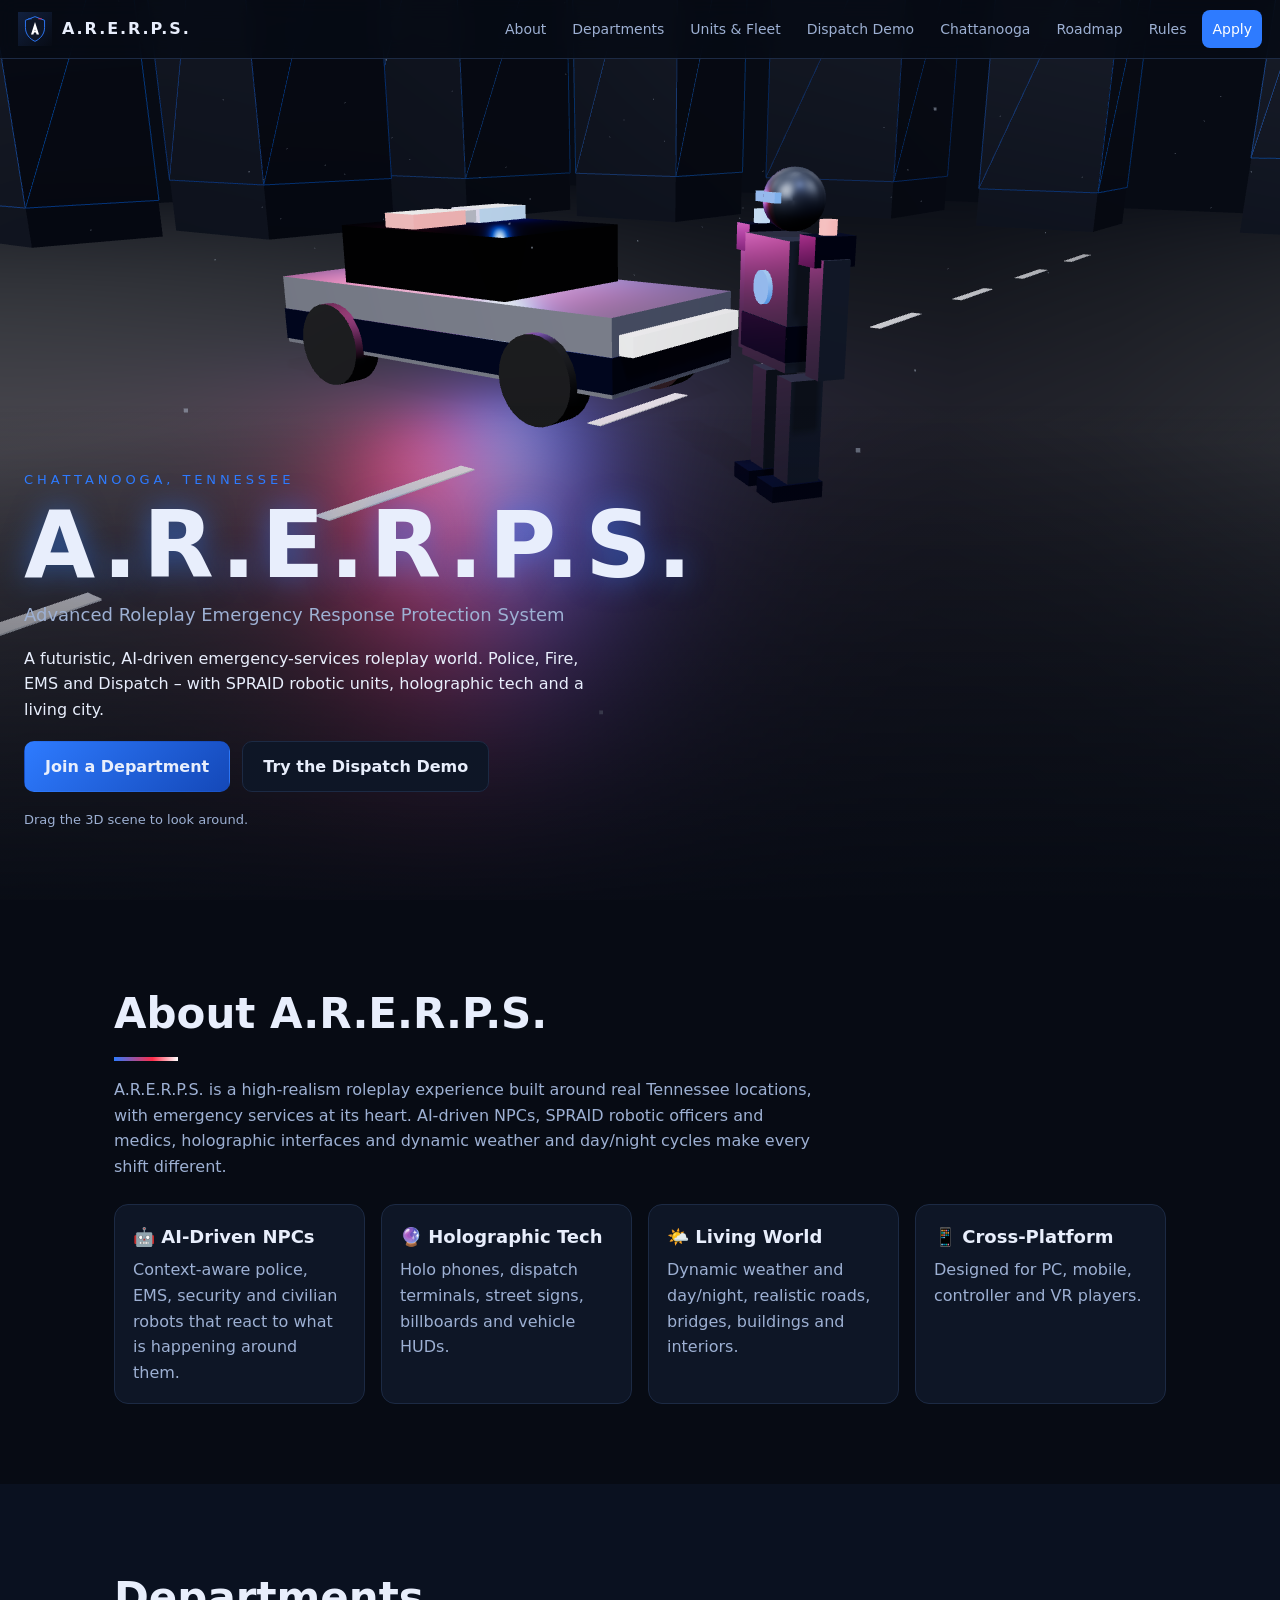
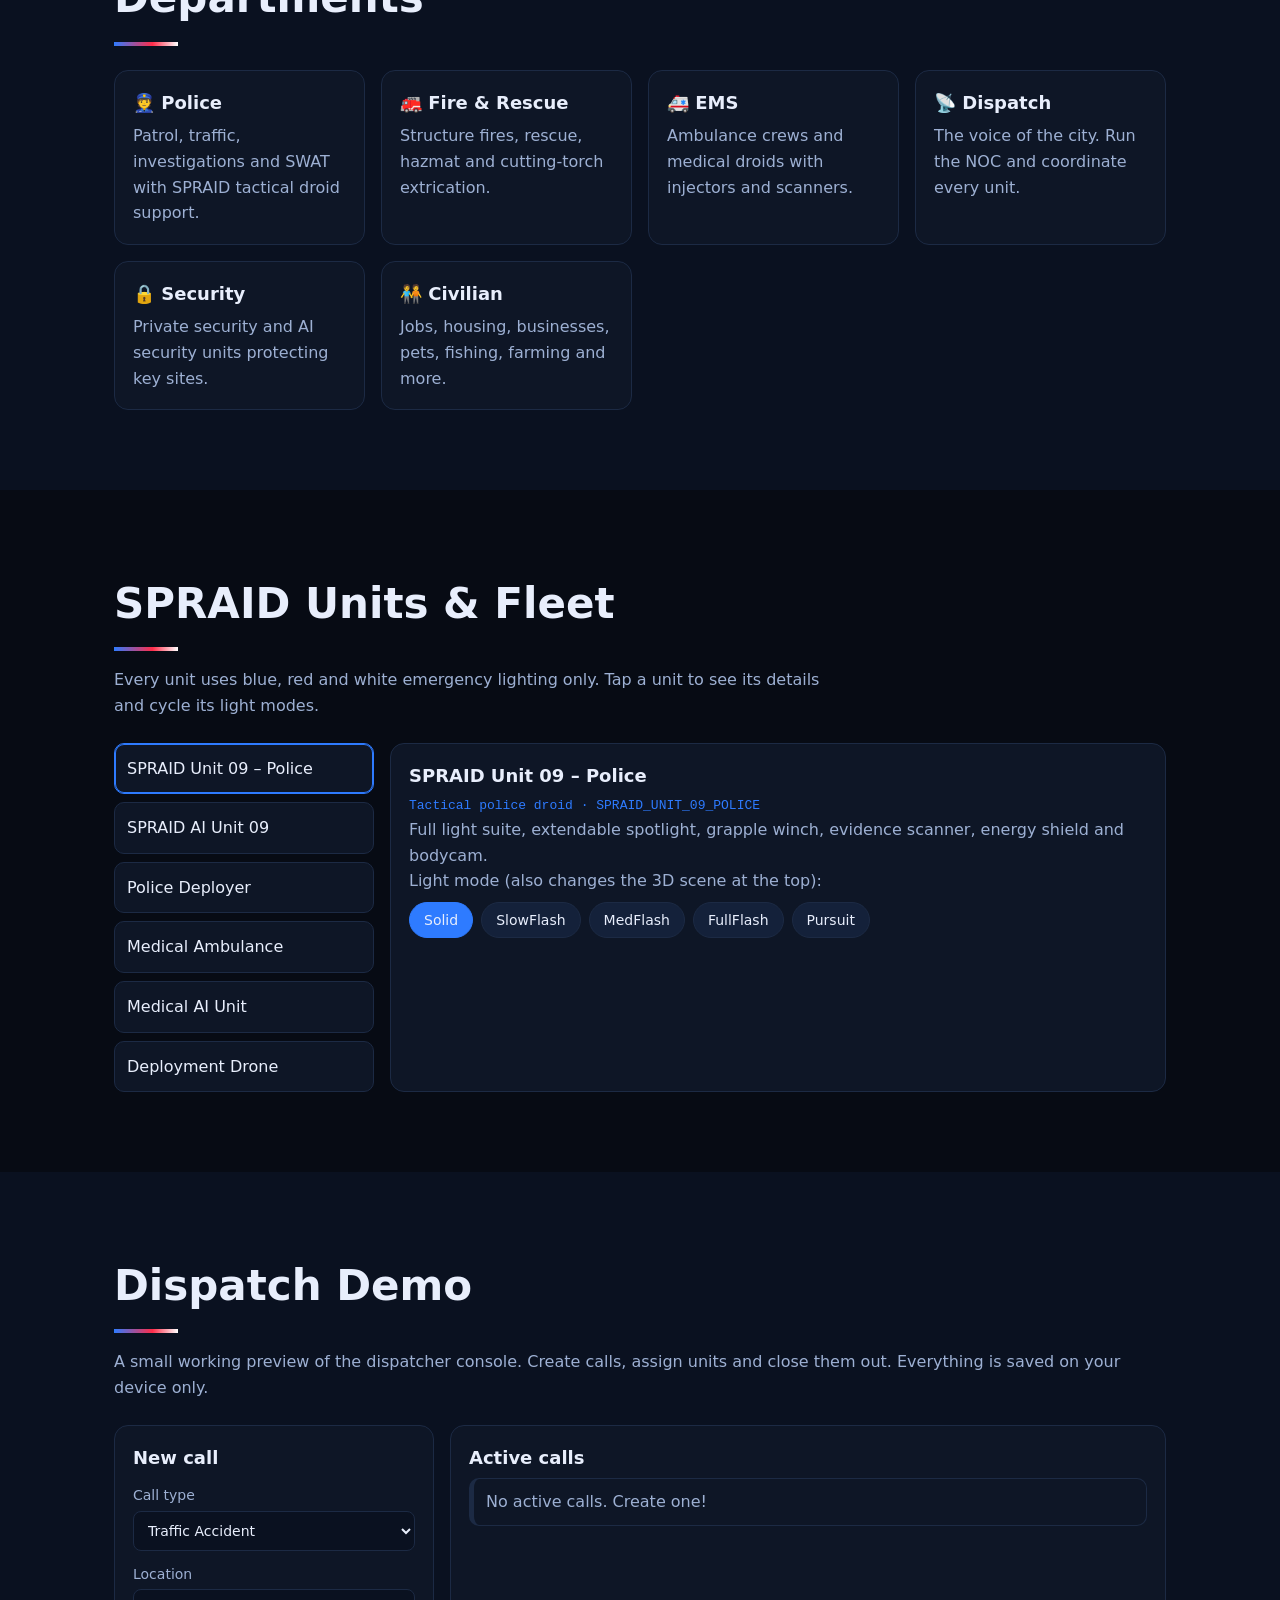
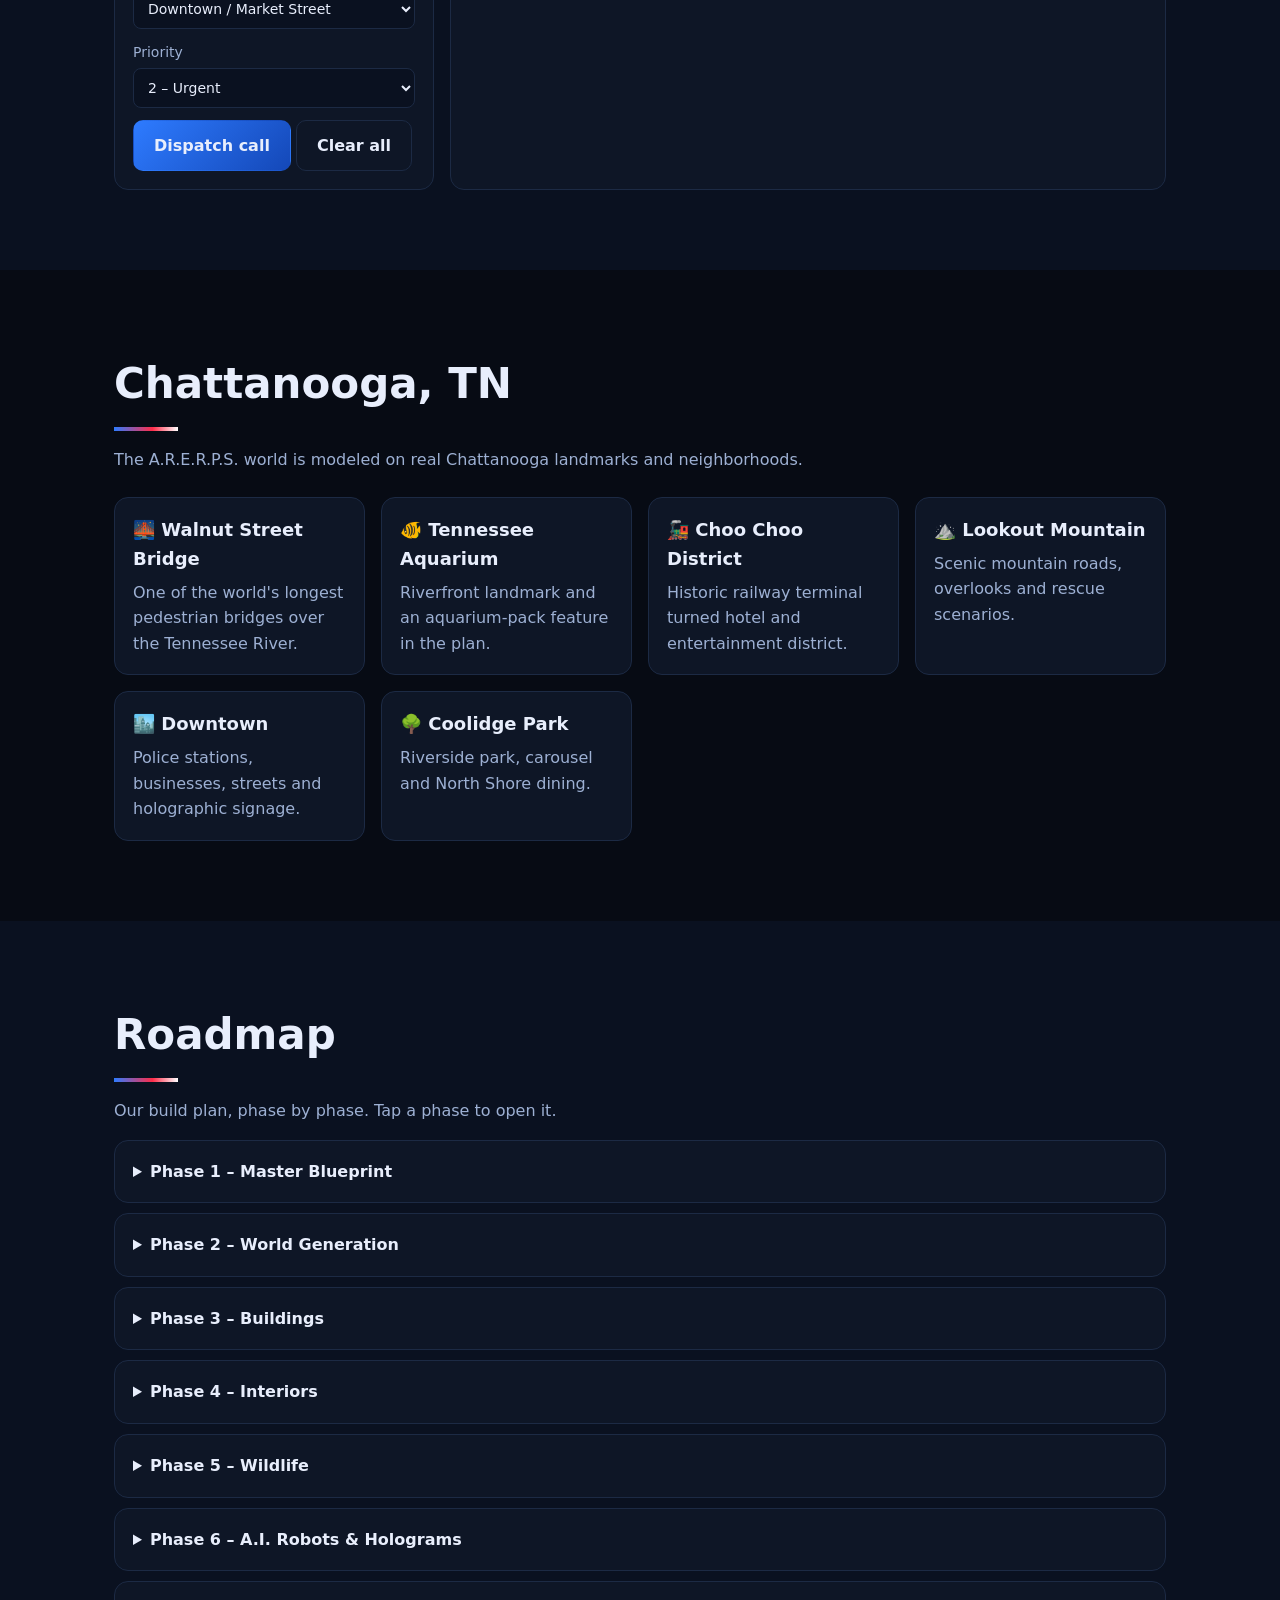
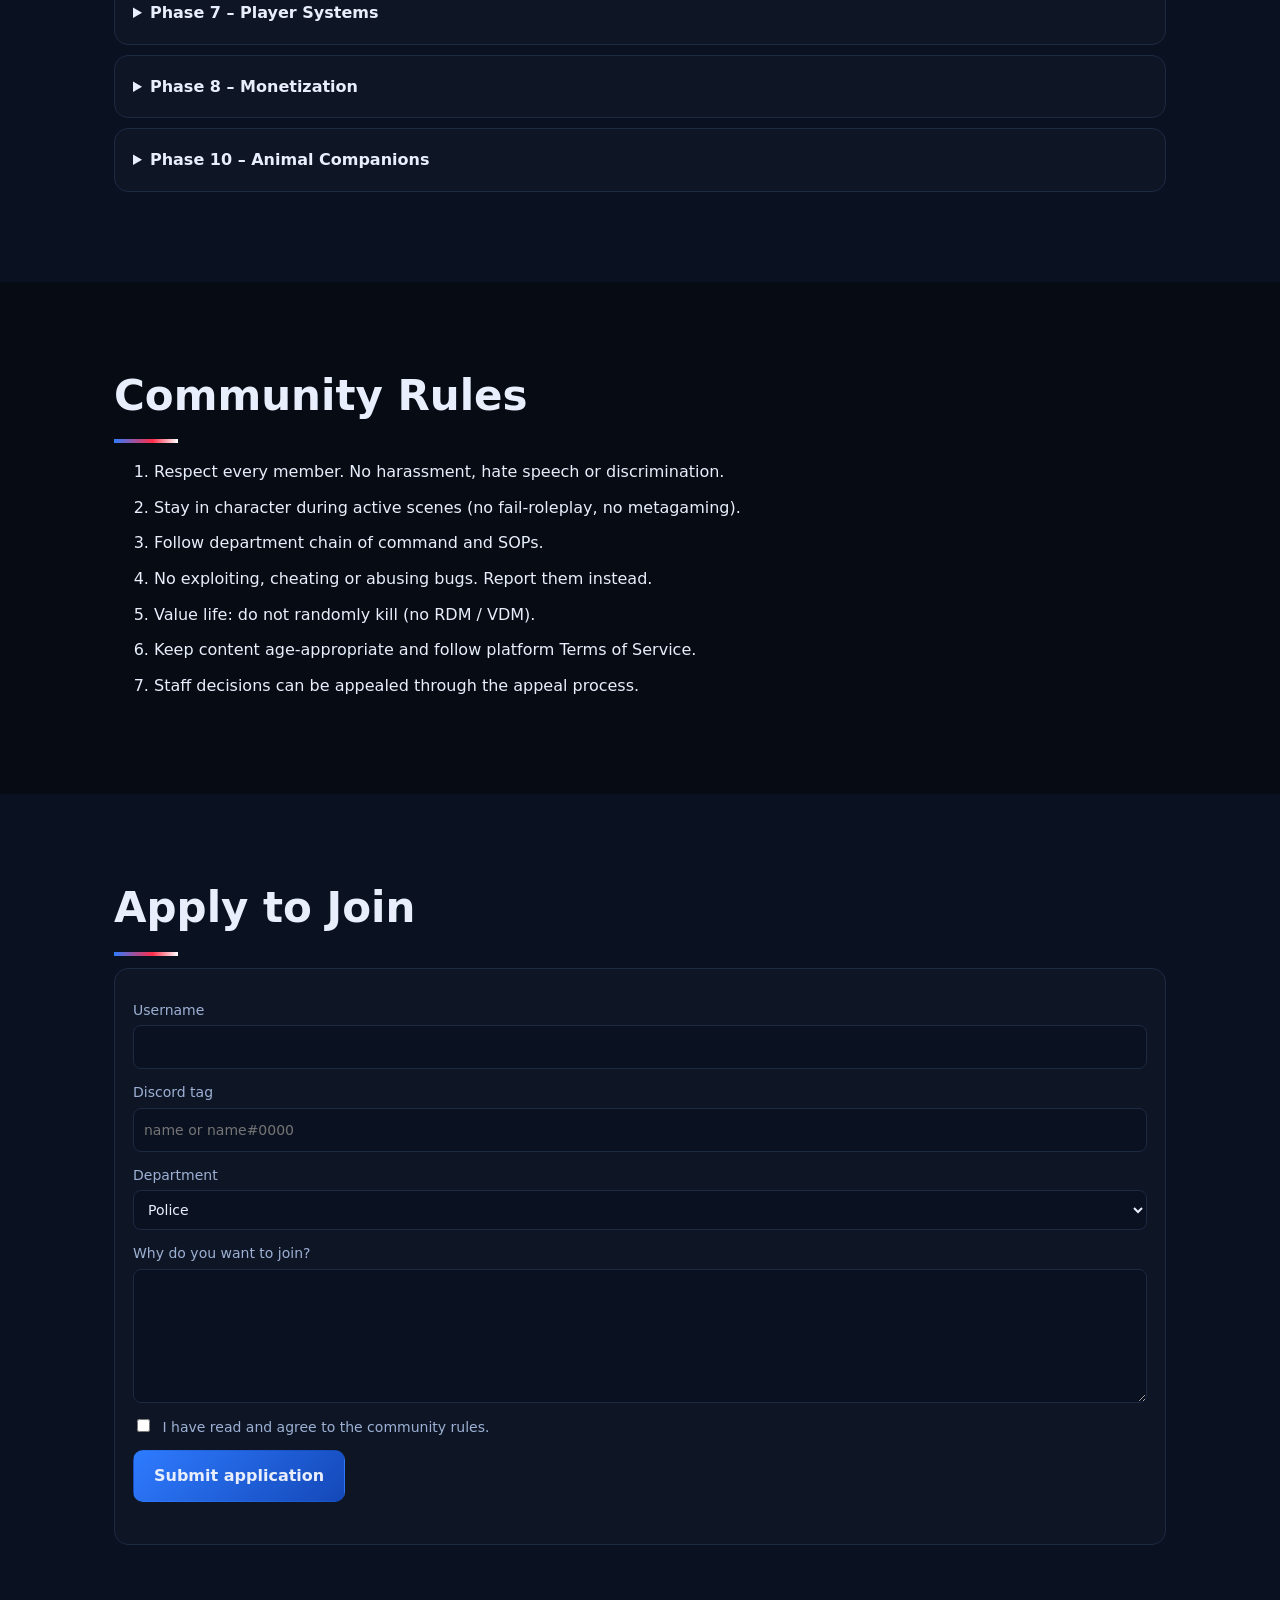
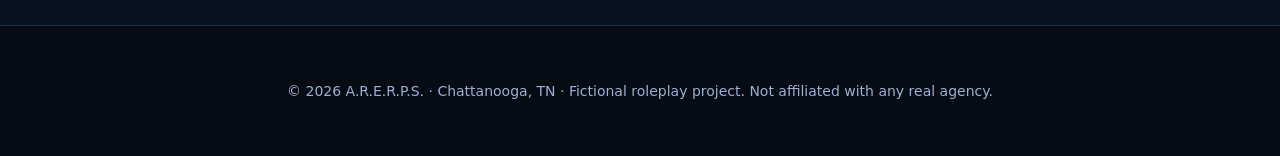
==== index.html @ edc7a0ff "Build ARERPS website as installable PWA with 3D hero, dispatch demo and Pages deploy Co-authored-by:" ====
<!DOCTYPE html>
<html lang="en">
<head>
  <meta charset="utf-8">
  <meta name="viewport" content="width=device-width, initial-scale=1, viewport-fit=cover">
  <title>A.R.E.R.P.S. – Advanced Roleplay Emergency Response Protection System</title>
  <meta name="description" content="Official website of A.R.E.R.P.S. – a futuristic, AI-driven emergency-response roleplay world based on Chattanooga, Tennessee.">
  <meta name="theme-color" content="#070b14">
  <link rel="manifest" href="manifest.webmanifest">
  <link rel="icon" href="assets/icon.svg" type="image/svg+xml">
  <link rel="apple-touch-icon" href="assets/apple-touch-icon.png">
  <meta name="apple-mobile-web-app-capable" content="yes">
  <meta name="mobile-web-app-capable" content="yes">
  <meta name="apple-mobile-web-app-title" content="ARERPS">
  <meta name="apple-mobile-web-app-status-bar-style" content="black-translucent">
  <meta property="og:title" content="A.R.E.R.P.S. Official Website">
  <meta property="og:description" content="Advanced Roleplay Emergency Response Protection System – Chattanooga, TN.">
  <link rel="stylesheet" href="css/style.css">
</head>
<body>
  <header class="nav" id="top">
    <a class="brand" href="#top"><img src="assets/icon.svg" alt="" width="34" height="34"><span>A.R.E.R.P.S.</span></a>
    <button class="menu-btn" aria-label="Menu" aria-expanded="false" id="menuBtn">☰</button>
    <nav id="menu">
      <a href="#about">About</a>
      <a href="#departments">Departments</a>
      <a href="#fleet">Units &amp; Fleet</a>
      <a href="#dispatch">Dispatch Demo</a>
      <a href="#city">Chattanooga</a>
      <a href="#roadmap">Roadmap</a>
      <a href="#rules">Rules</a>
      <a href="#apply" class="cta">Apply</a>
    </nav>
  </header>

  <main>
    <section class="hero">
      <canvas id="scene" aria-label="Interactive 3D SPRAID unit and patrol vehicle"></canvas>
      <div class="hero-text">
        <p class="eyebrow">Chattanooga, Tennessee</p>
        <h1>A.R.E.R.P.S.</h1>
        <p class="sub">Advanced Roleplay Emergency Response Protection System</p>
        <p class="lead">A futuristic, AI-driven emergency-services roleplay world. Police, Fire, EMS and Dispatch – with SPRAID robotic units, holographic tech and a living city.</p>
        <div class="btns">
          <a class="btn primary" href="#apply">Join a Department</a>
          <a class="btn" href="#dispatch">Try the Dispatch Demo</a>
        </div>
        <p class="hint">Drag the 3D scene to look around.</p>
      </div>
    </section>

    <section id="about">
      <h2>About A.R.E.R.P.S.</h2>
      <p class="wide">A.R.E.R.P.S. is a high-realism roleplay experience built around real Tennessee locations, with emergency services at its heart. AI-driven NPCs, SPRAID robotic officers and medics, holographic interfaces and dynamic weather and day/night cycles make every shift different.</p>
      <div class="grid">
        <article class="card"><h3>🤖 AI-Driven NPCs</h3><p>Context-aware police, EMS, security and civilian robots that react to what is happening around them.</p></article>
        <article class="card"><h3>🔮 Holographic Tech</h3><p>Holo phones, dispatch terminals, street signs, billboards and vehicle HUDs.</p></article>
        <article class="card"><h3>🌤️ Living World</h3><p>Dynamic weather and day/night, realistic roads, bridges, buildings and interiors.</p></article>
        <article class="card"><h3>📱 Cross-Platform</h3><p>Designed for PC, mobile, controller and VR players.</p></article>
      </div>
    </section>

    <section id="departments" class="alt">
      <h2>Departments</h2>
      <div class="grid" id="deptGrid"></div>
    </section>

    <section id="fleet">
      <h2>SPRAID Units &amp; Fleet</h2>
      <p class="wide">Every unit uses blue, red and white emergency lighting only. Tap a unit to see its details and cycle its light modes.</p>
      <div class="fleet">
        <div class="unit-list" id="unitList" role="tablist"></div>
        <div class="unit-detail card" id="unitDetail" aria-live="polite"></div>
      </div>
    </section>

    <section id="dispatch" class="alt">
      <h2>Dispatch Demo</h2>
      <p class="wide">A small working preview of the dispatcher console. Create calls, assign units and close them out. Everything is saved on your device only.</p>
      <div class="dispatch">
        <form id="callForm" class="card">
          <h3>New call</h3>
          <label>Call type
            <select id="callType">
              <option>Traffic Accident</option><option>Medical Emergency</option><option>Structure Fire</option>
              <option>Burglary In Progress</option><option>Suspicious Person</option><option>Welfare Check</option>
            </select>
          </label>
          <label>Location
            <select id="callLoc"></select>
          </label>
          <label>Priority
            <select id="callPri"><option value="1">1 – Critical</option><option value="2" selected>2 – Urgent</option><option value="3">3 – Routine</option></select>
          </label>
          <button class="btn primary" type="submit">Dispatch call</button>
          <button class="btn" type="button" id="clearCalls">Clear all</button>
        </form>
        <div class="card"><h3>Active calls</h3><ul id="callList" class="calls"></ul></div>
      </div>
    </section>

    <section id="city">
      <h2>Chattanooga, TN</h2>
      <p class="wide">The A.R.E.R.P.S. world is modeled on real Chattanooga landmarks and neighborhoods.</p>
      <div class="grid" id="cityGrid"></div>
    </section>

    <section id="roadmap" class="alt">
      <h2>Roadmap</h2>
      <p class="wide">Our build plan, phase by phase. Tap a phase to open it.</p>
      <div id="roadmapList"></div>
    </section>

    <section id="rules">
      <h2>Community Rules</h2>
      <ol class="rules">
        <li>Respect every member. No harassment, hate speech or discrimination.</li>
        <li>Stay in character during active scenes (no fail-roleplay, no metagaming).</li>
        <li>Follow department chain of command and SOPs.</li>
        <li>No exploiting, cheating or abusing bugs. Report them instead.</li>
        <li>Value life: do not randomly kill (no RDM / VDM).</li>
        <li>Keep content age-appropriate and follow platform Terms of Service.</li>
        <li>Staff decisions can be appealed through the appeal process.</li>
      </ol>
    </section>

    <section id="apply" class="alt">
      <h2>Apply to Join</h2>
      <form id="applyForm" class="card form">
        <label>Username <input name="username" required maxlength="40" autocomplete="nickname"></label>
        <label>Discord tag <input name="discord" required maxlength="40" placeholder="name or name#0000"></label>
        <label>Department
          <select name="dept" id="applyDept" required></select>
        </label>
        <label>Why do you want to join?
          <textarea name="why" required minlength="20" maxlength="800" rows="5"></textarea>
        </label>
        <label class="check"><input type="checkbox" required> I have read and agree to the community rules.</label>
        <button class="btn primary" type="submit">Submit application</button>
        <p id="applyMsg" class="msg" role="status"></p>
      </form>
    </section>
  </main>

  <footer>
    <p>© <span id="year"></span> A.R.E.R.P.S. · Chattanooga, TN · Fictional roleplay project. Not affiliated with any real agency.</p>
    <p><button class="link" id="installBtn" hidden>Install app</button></p>
  </footer>

  <script type="importmap">
  { "imports": {
    "three": "./vendor/three/three.module.js",
    "three/addons/": "./vendor/three/addons/"
  } }
  </script>
  <script src="js/data.js"></script>
  <script src="js/app.js"></script>
  <script type="module" src="js/scene.js"></script>
</body>
</html>
---- css/style.css ----
:root{--bg:#070b14;--panel:#0e1626;--line:#1c2a44;--text:#e8eefc;--mute:#9db0d3;--blue:#2e7bff;--red:#ff2d4a;--white:#fff}
*{box-sizing:border-box}
html{scroll-behavior:smooth;scroll-padding-top:70px}
body{margin:0;background:var(--bg);color:var(--text);font:16px/1.6 system-ui,-apple-system,"Segoe UI",Roboto,sans-serif}
a{color:var(--blue)}
.nav{position:fixed;inset:0 0 auto 0;z-index:10;display:flex;align-items:center;justify-content:space-between;padding:10px 18px;padding-top:calc(10px + env(safe-area-inset-top));background:rgba(7,11,20,.85);backdrop-filter:blur(10px);border-bottom:1px solid var(--line)}
.brand{display:flex;align-items:center;gap:10px;color:var(--text);text-decoration:none;font-weight:800;letter-spacing:.12em}
.nav nav{display:flex;gap:6px;align-items:center}
.nav nav a{color:var(--mute);text-decoration:none;padding:8px 10px;border-radius:8px;font-size:14px}
.nav nav a:hover{color:var(--text);background:var(--panel)}
.nav nav a.cta{background:var(--blue);color:#fff}
.menu-btn{display:none;background:none;border:1px solid var(--line);color:var(--text);border-radius:8px;font-size:20px;padding:4px 12px}
.hero{position:relative;min-height:100svh;max-width:none;margin:0;padding:0;display:flex;align-items:flex-end;overflow:hidden}
.hero::after{content:"";position:absolute;inset:auto 0 0 0;height:55%;background:linear-gradient(transparent,rgba(7,11,20,.92));pointer-events:none}
#scene{position:absolute;inset:0;width:100%;height:100%;touch-action:pan-y;background:radial-gradient(ellipse at 50% 30%,#12213f,#070b14 70%)}
.hero-text{position:relative;z-index:2;padding:0 24px 56px;max-width:720px;pointer-events:none}
.hero-text .btns{pointer-events:auto}
.eyebrow{color:var(--blue);letter-spacing:.3em;text-transform:uppercase;font-size:13px;margin:0}
h1{font-size:clamp(44px,9vw,92px);line-height:1;margin:.1em 0;letter-spacing:.06em;text-shadow:0 0 30px rgba(46,123,255,.5)}
.sub{margin:0 0 12px;color:var(--mute);font-size:18px}
.lead{max-width:56ch}
.hint{color:var(--mute);font-size:13px}
.btns{display:flex;flex-wrap:wrap;gap:12px;margin:18px 0}
.btn{display:inline-block;border:1px solid var(--line);background:var(--panel);color:var(--text);text-decoration:none;padding:12px 20px;border-radius:10px;font:inherit;font-weight:600;cursor:pointer}
.btn.primary{background:linear-gradient(135deg,var(--blue),#1448b8);border-color:transparent}
.btn:hover{filter:brightness(1.15)}
section{padding:80px 24px;max-width:1100px;margin:0 auto}
section.alt{max-width:none;background:#0a1120}
section.alt>*{max-width:1052px;margin-left:auto;margin-right:auto}
h2{font-size:clamp(28px,5vw,42px);margin:0 0 12px}
h2::after{content:"";display:block;width:64px;height:4px;margin-top:10px;background:linear-gradient(90deg,var(--blue),var(--red) 60%,var(--white))}
.wide{max-width:70ch;color:var(--mute)}
.grid{display:grid;grid-template-columns:repeat(auto-fit,minmax(240px,1fr));gap:16px;margin-top:24px}
.card{background:var(--panel);border:1px solid var(--line);border-radius:14px;padding:18px}
.card h3{margin:0 0 6px;font-size:18px}
.card p{margin:0;color:var(--mute)}
.fleet{display:grid;grid-template-columns:260px 1fr;gap:16px;margin-top:24px}
.unit-list{display:flex;flex-direction:column;gap:8px}
.unit-list button{text-align:left;background:var(--panel);border:1px solid var(--line);color:var(--text);padding:12px;border-radius:10px;font:inherit;cursor:pointer}
.unit-list button[aria-selected=true]{border-color:var(--blue);box-shadow:0 0 0 1px var(--blue) inset}
.tag{color:var(--blue)!important;font-size:13px;font-family:ui-monospace,monospace}
.modes{display:flex;flex-wrap:wrap;gap:8px;margin-top:8px}
.chip{background:#14213a;color:var(--text);border:1px solid var(--line);border-radius:999px;padding:6px 14px;font:inherit;font-size:14px;cursor:pointer}
.chip.on{background:var(--blue);border-color:var(--blue)}
.dispatch{display:grid;grid-template-columns:320px 1fr;gap:16px;margin-top:24px}
label{display:block;margin:12px 0;font-size:14px;color:var(--mute)}
input,select,textarea{display:block;width:100%;margin-top:4px;padding:10px;border-radius:8px;border:1px solid var(--line);background:#0a1120;color:var(--text);font:inherit}
input[type=checkbox]{display:inline-block;width:auto;margin-right:8px}
.calls{list-style:none;margin:0;padding:0;display:grid;gap:10px}
.calls li{border:1px solid var(--line);border-left:5px solid var(--white);border-radius:10px;padding:10px 12px;display:grid;gap:2px}
.calls li.p1{border-left-color:var(--red)}.calls li.p2{border-left-color:var(--blue)}
.calls span{color:var(--mute);font-size:14px}
.calls .empty{border-left-color:var(--line);color:var(--mute)}
details.card{margin-bottom:10px}
summary{cursor:pointer;font-weight:700}
details p{margin-top:8px}
.rules li{margin:10px 0}
.form{max-width:640px}
.msg{color:#7fe0a0!important;min-height:1.5em}
footer{text-align:center;padding:40px 24px calc(40px + env(safe-area-inset-bottom));border-top:1px solid var(--line);color:var(--mute);font-size:14px}
.link{background:none;border:0;color:var(--blue);font:inherit;text-decoration:underline;cursor:pointer}
:focus-visible{outline:3px solid var(--white);outline-offset:2px}
@media(max-width:820px){
  .menu-btn{display:block}
  .nav nav{display:none;position:absolute;top:100%;left:0;right:0;flex-direction:column;align-items:stretch;background:#070b14;padding:10px;border-bottom:1px solid var(--line)}
  .nav nav.open{display:flex}
  .fleet,.dispatch{grid-template-columns:1fr}
  section{padding:64px 18px}
}
@media(prefers-reduced-motion:reduce){html{scroll-behavior:auto}}
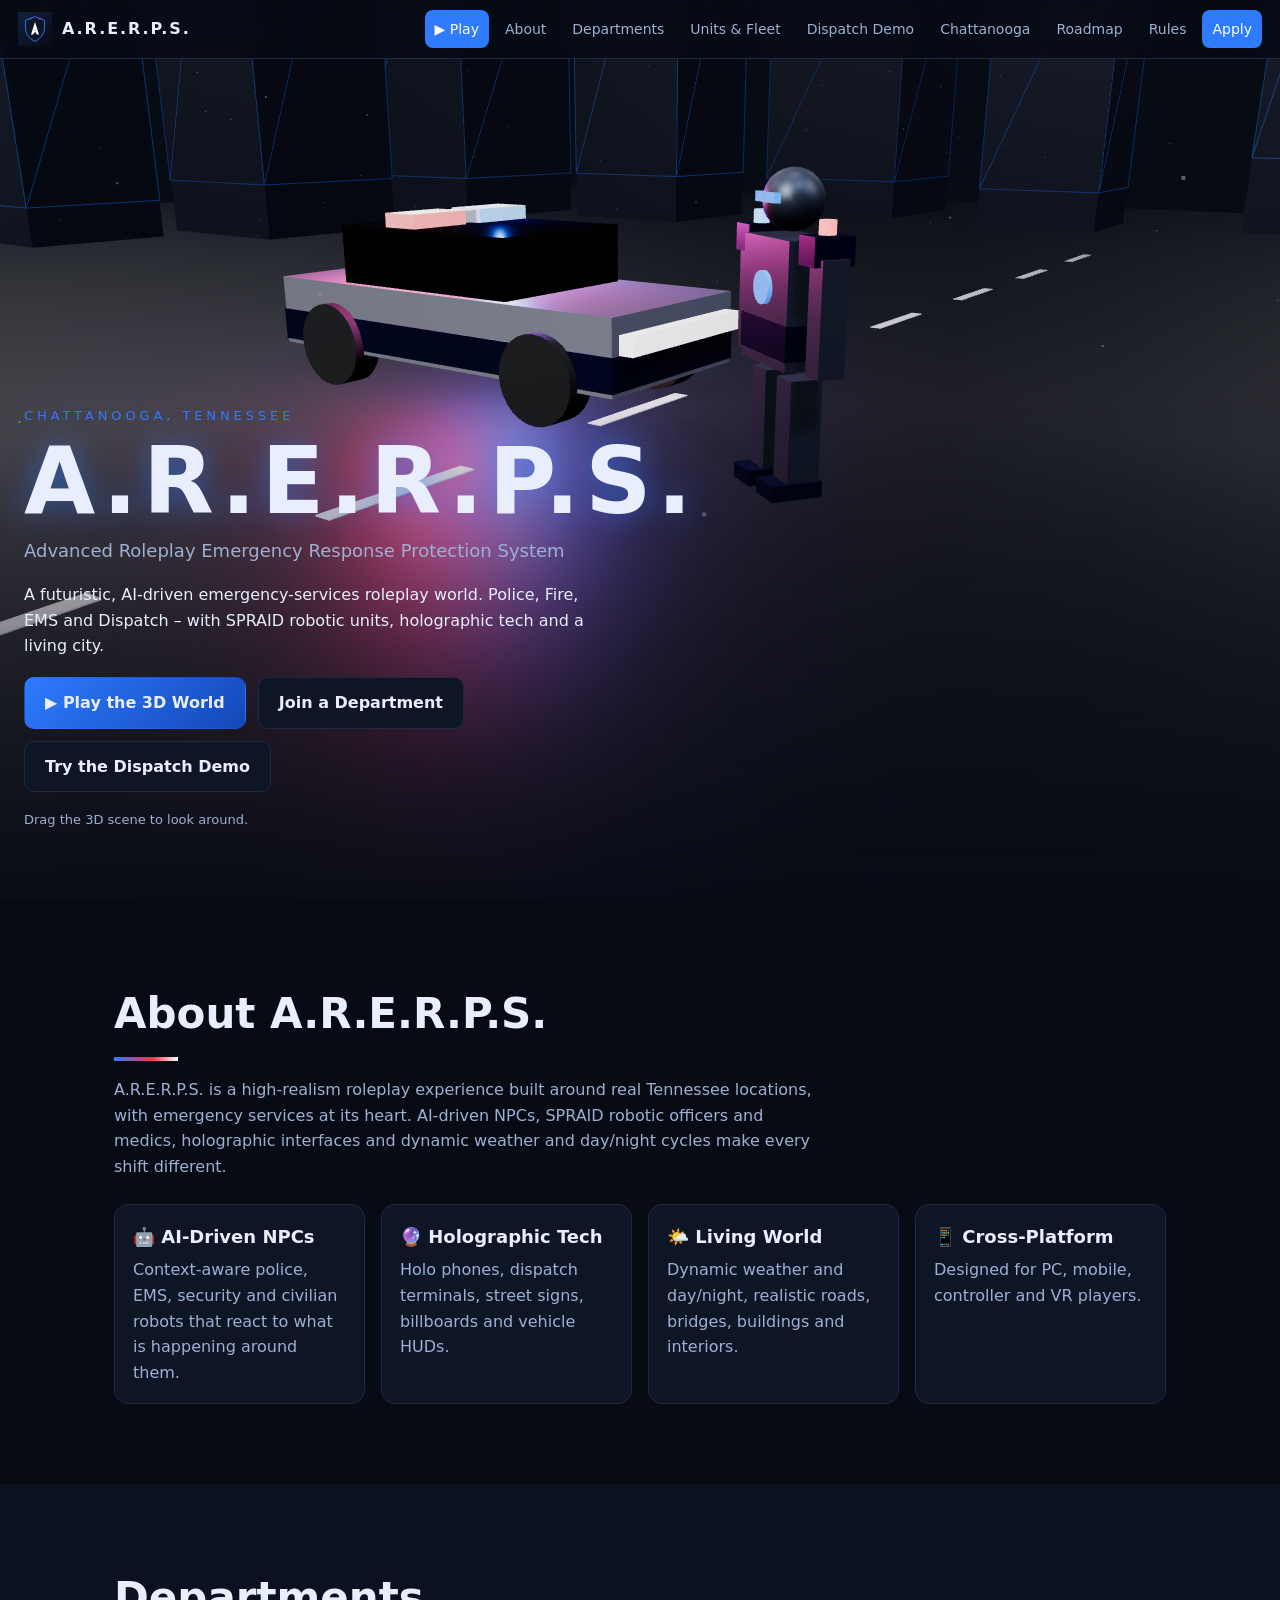
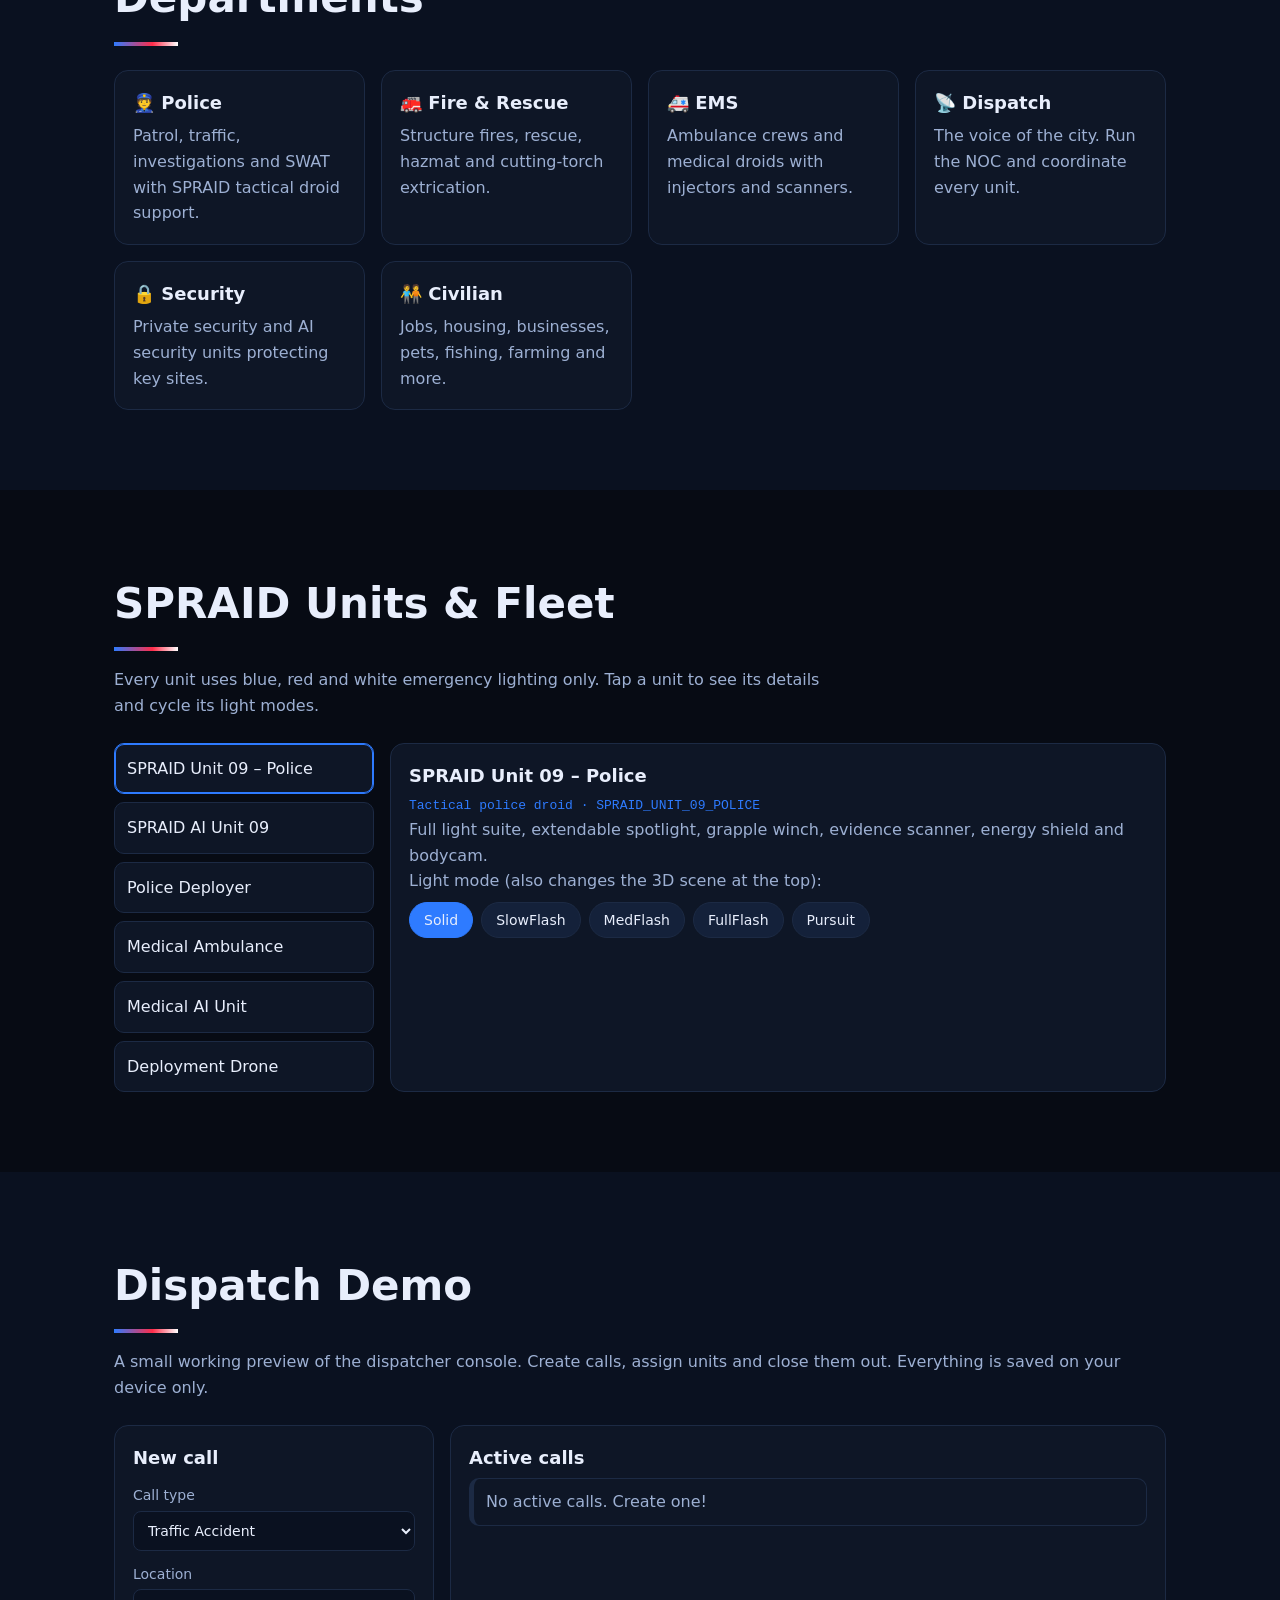
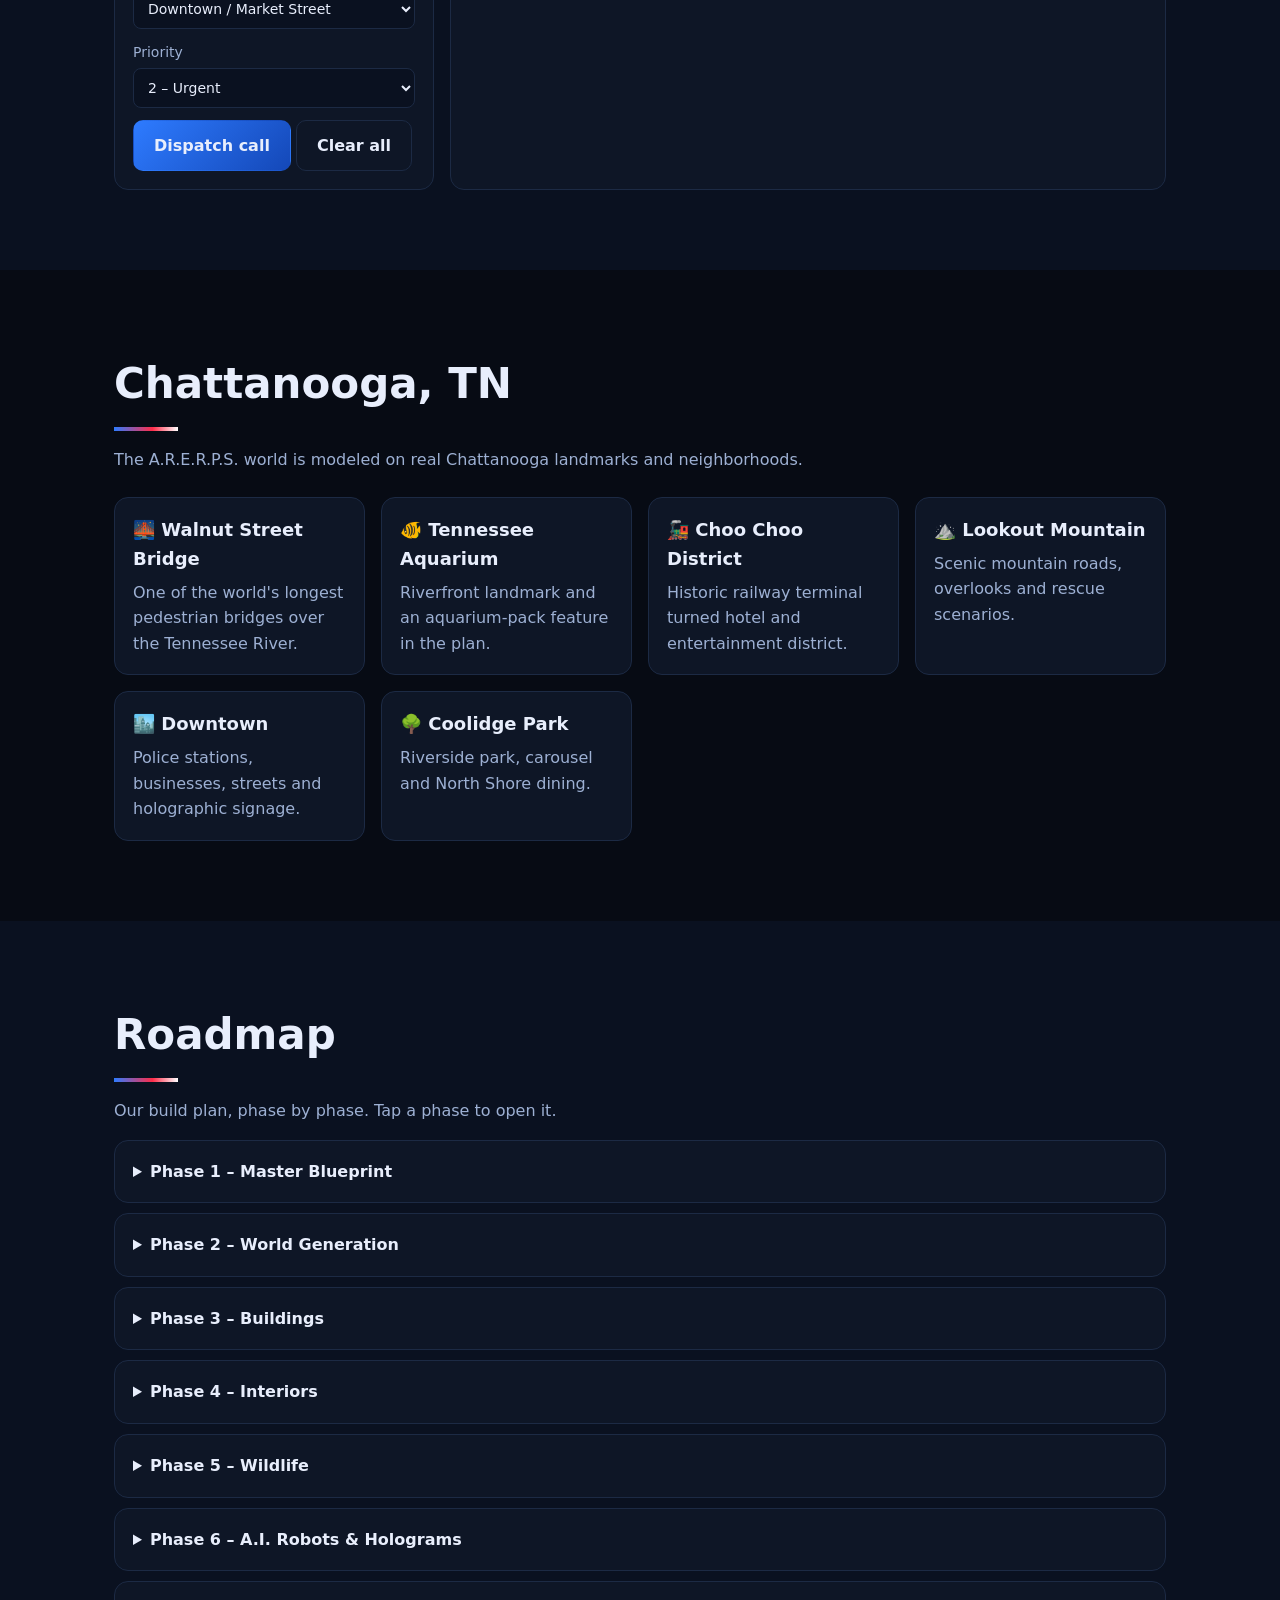
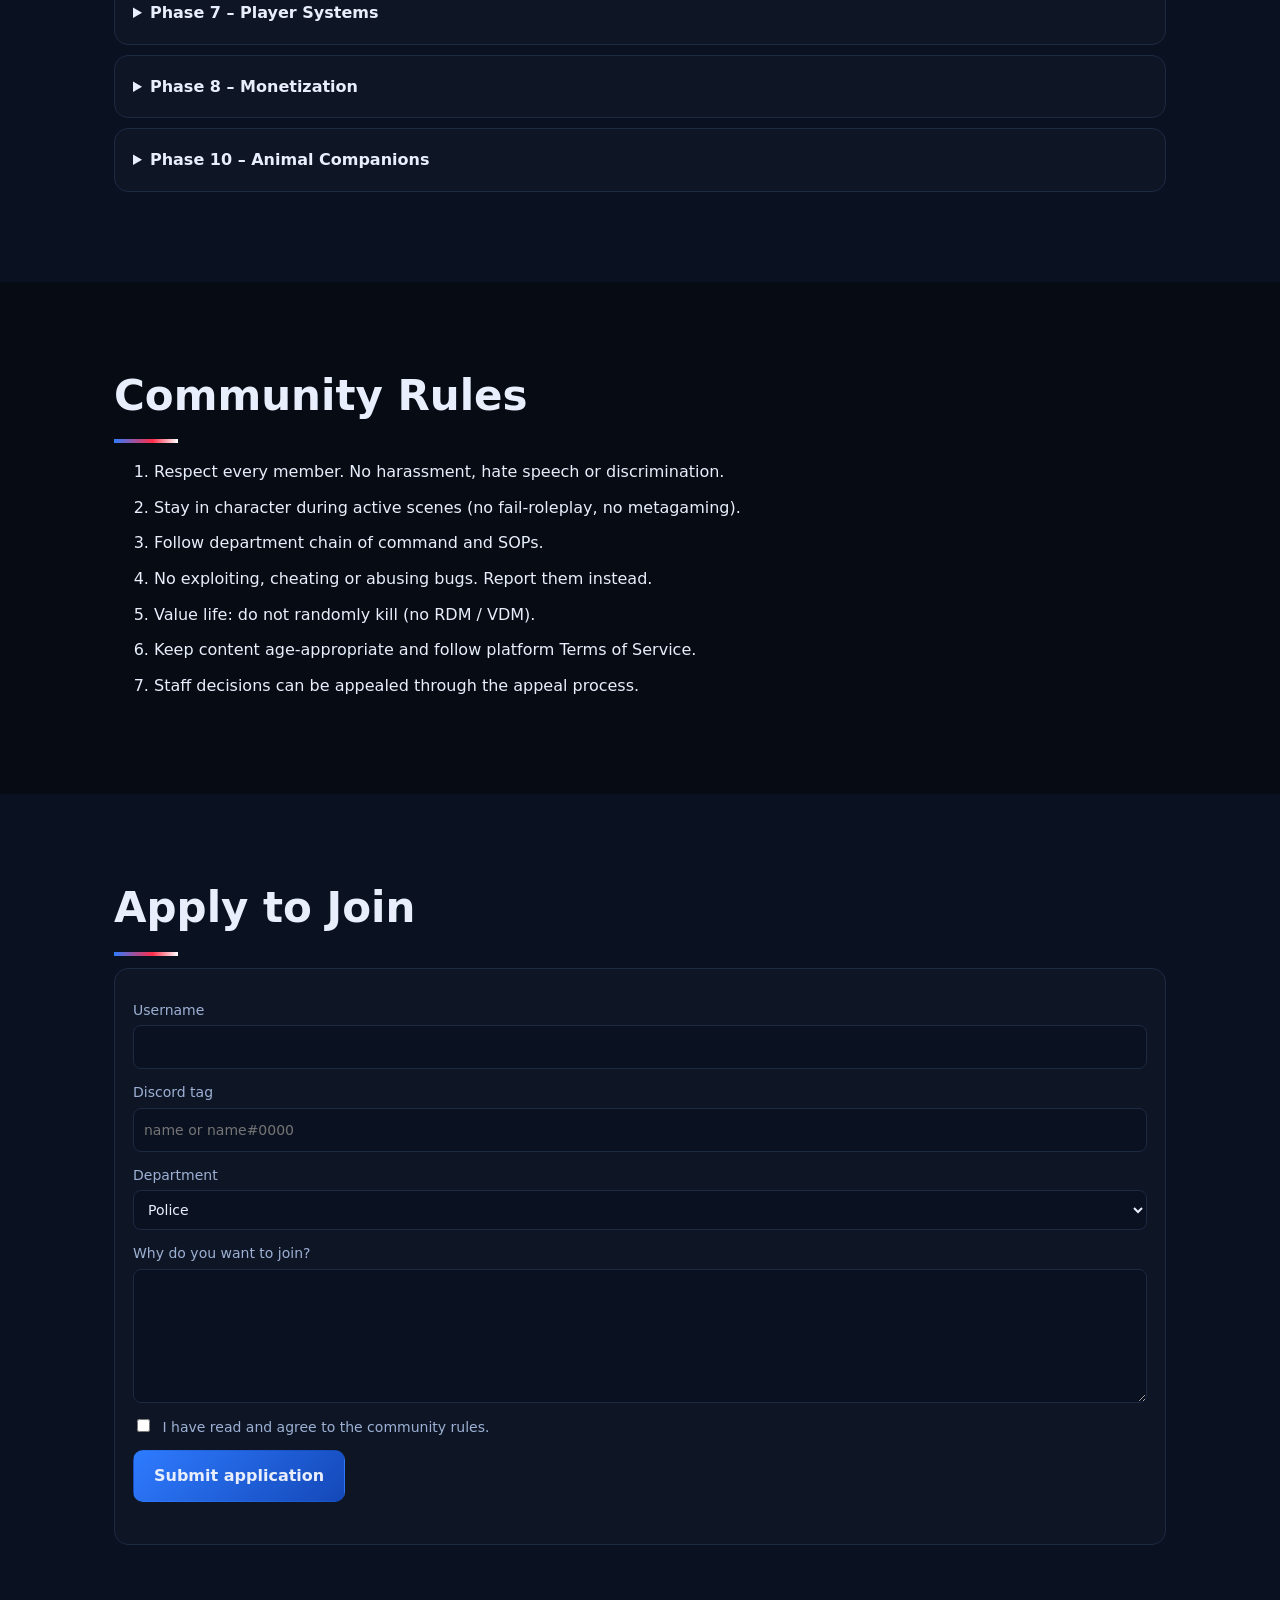
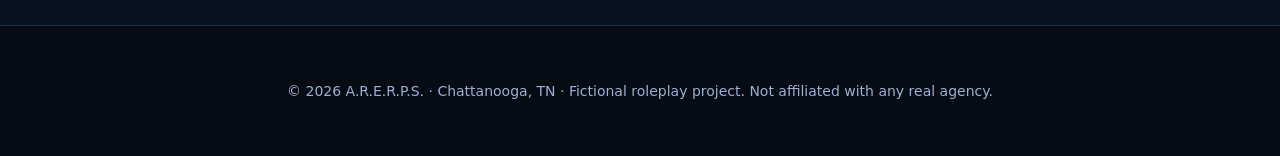
==== commit 6f365cd5: "Add playable 3D ARERPS world and modular systems (weather, fire, wheel, admin, audio, controls) Co-a" ====
--- a/index.html
+++ b/index.html
@@ -22,6 +22,7 @@
     <a class="brand" href="#top"><img src="assets/icon.svg" alt="" width="34" height="34"><span>A.R.E.R.P.S.</span></a>
     <button class="menu-btn" aria-label="Menu" aria-expanded="false" id="menuBtn">☰</button>
     <nav id="menu">
+      <a href="play.html" class="cta">▶ Play</a>
       <a href="#about">About</a>
       <a href="#departments">Departments</a>
       <a href="#fleet">Units &amp; Fleet</a>
@@ -42,7 +43,8 @@
         <p class="sub">Advanced Roleplay Emergency Response Protection System</p>
         <p class="lead">A futuristic, AI-driven emergency-services roleplay world. Police, Fire, EMS and Dispatch – with SPRAID robotic units, holographic tech and a living city.</p>
         <div class="btns">
-          <a class="btn primary" href="#apply">Join a Department</a>
+          <a class="btn primary" href="play.html">▶ Play the 3D World</a>
+          <a class="btn" href="#apply">Join a Department</a>
           <a class="btn" href="#dispatch">Try the Dispatch Demo</a>
         </div>
         <p class="hint">Drag the 3D scene to look around.</p>
